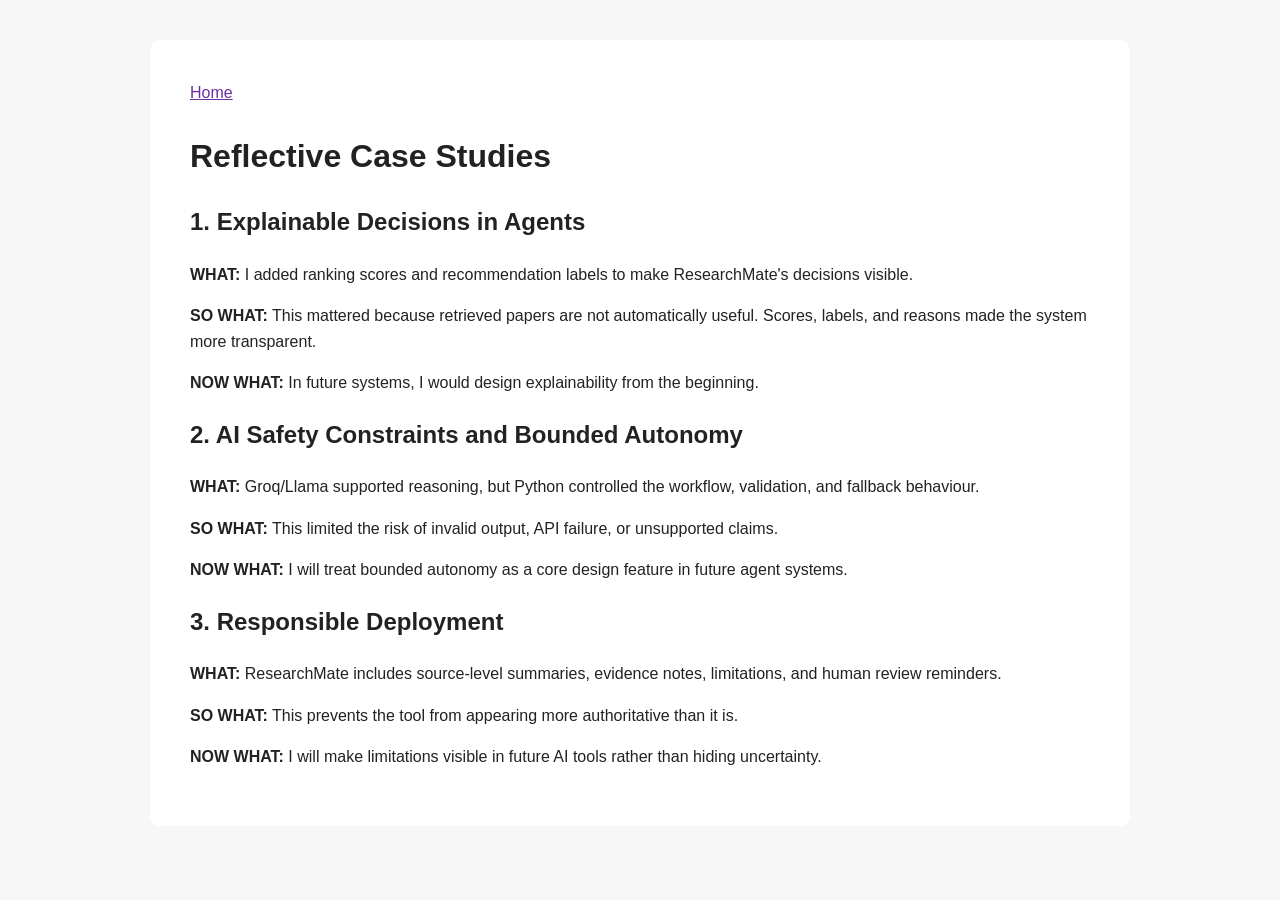
==== case-studies.html @ 06bb1117 "Create Intelligent Agents e-portfolio" ====
﻿<!DOCTYPE html>
<html lang="en">
<head>
  <meta charset="UTF-8">
  <title>Reflective Case Studies</title>
  <link rel="stylesheet" href="style.css">
</head>
<body>
<main>
<nav><a href="index.html">Home</a></nav>
<h1>Reflective Case Studies</h1>

<h2>1. Explainable Decisions in Agents</h2>
<p><strong>WHAT:</strong> I added ranking scores and recommendation labels to make ResearchMate's decisions visible.</p>
<p><strong>SO WHAT:</strong> This mattered because retrieved papers are not automatically useful. Scores, labels, and reasons made the system more transparent.</p>
<p><strong>NOW WHAT:</strong> In future systems, I would design explainability from the beginning.</p>

<h2>2. AI Safety Constraints and Bounded Autonomy</h2>
<p><strong>WHAT:</strong> Groq/Llama supported reasoning, but Python controlled the workflow, validation, and fallback behaviour.</p>
<p><strong>SO WHAT:</strong> This limited the risk of invalid output, API failure, or unsupported claims.</p>
<p><strong>NOW WHAT:</strong> I will treat bounded autonomy as a core design feature in future agent systems.</p>

<h2>3. Responsible Deployment</h2>
<p><strong>WHAT:</strong> ResearchMate includes source-level summaries, evidence notes, limitations, and human review reminders.</p>
<p><strong>SO WHAT:</strong> This prevents the tool from appearing more authoritative than it is.</p>
<p><strong>NOW WHAT:</strong> I will make limitations visible in future AI tools rather than hiding uncertainty.</p>
</main>
</body>
</html>
---- style.css ----
﻿body {
  font-family: Arial, sans-serif;
  line-height: 1.6;
  background: #f7f7f7;
  color: #222;
  margin: 0;
  padding: 0;
}

main {
  max-width: 900px;
  margin: 40px auto;
  background: white;
  padding: 40px;
  border-radius: 10px;
}

h1, h2, h3 {
  color: #222;
}

a {
  color: #6b2fa0;
}

nav {
  margin-bottom: 25px;
}

nav a {
  margin-right: 15px;
}

table {
  border-collapse: collapse;
  width: 100%;
  margin-top: 20px;
}

th, td {
  border: 1px solid #ccc;
  padding: 10px;
  vertical-align: top;
}

th {
  background: #eee;
}
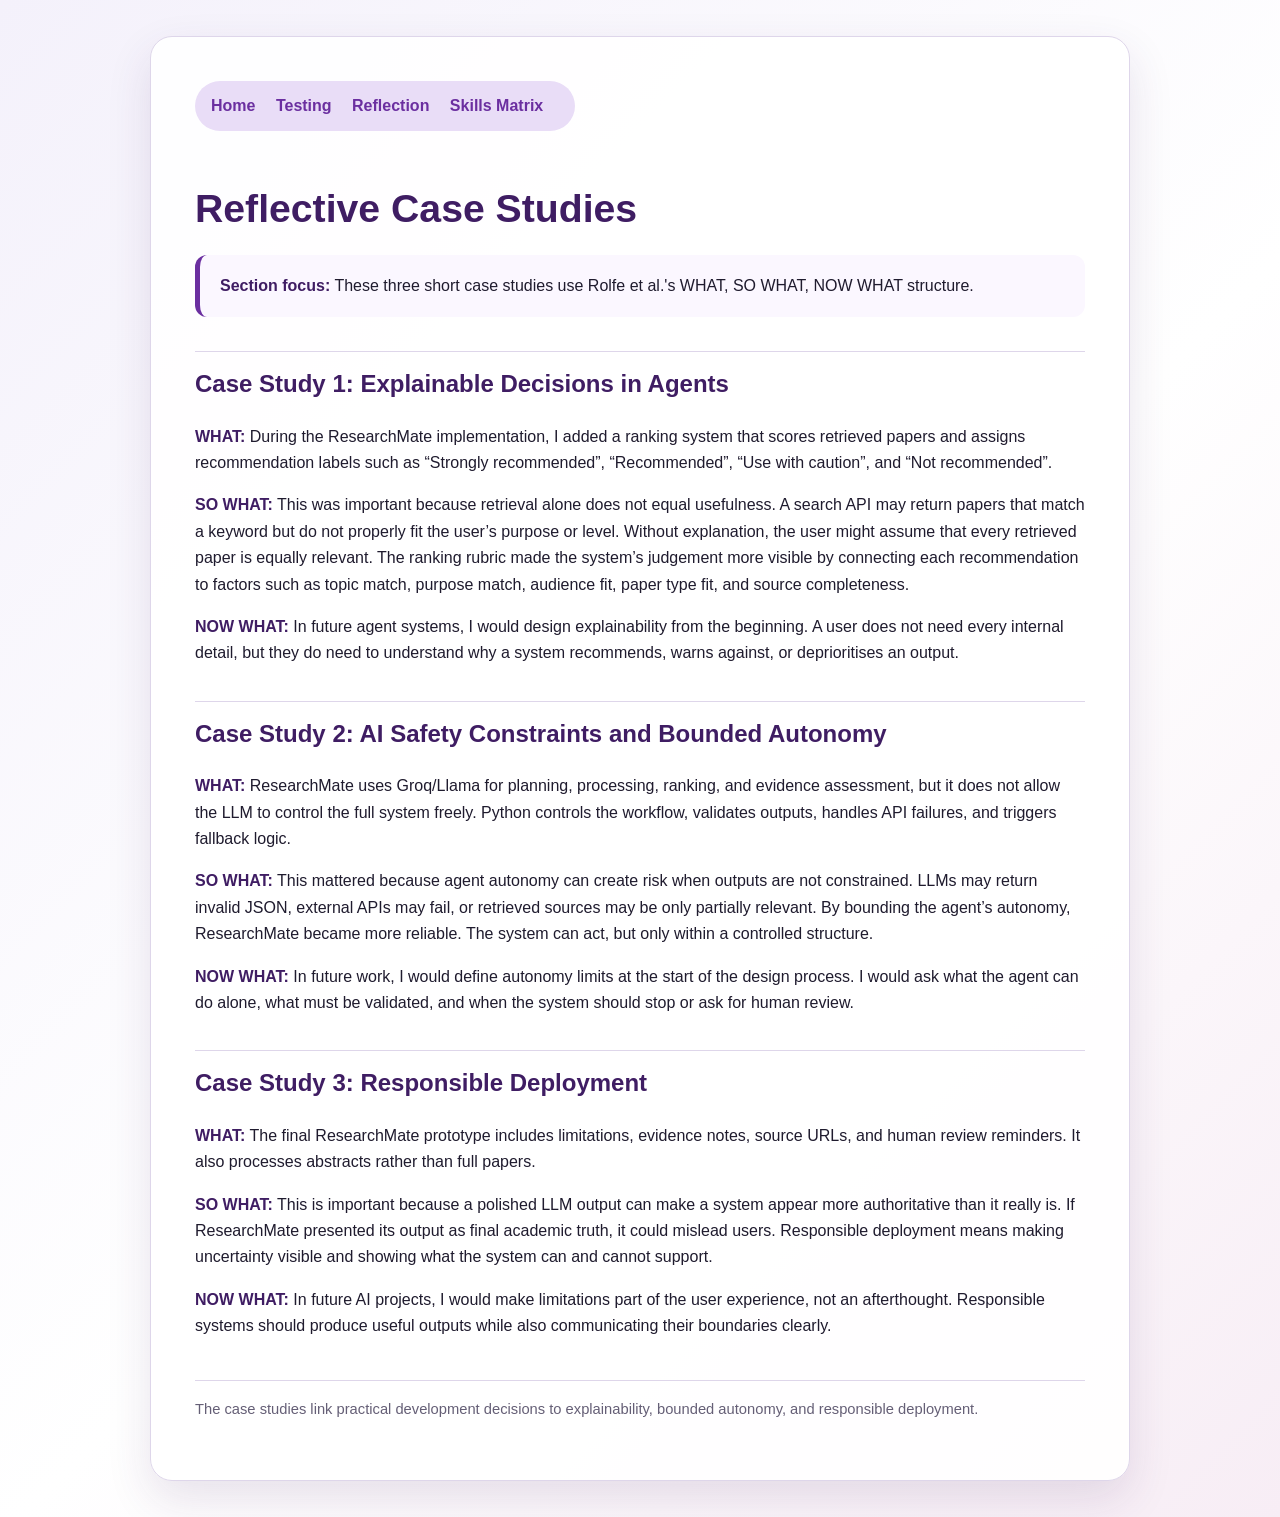
==== commit b64cf01c: "Add final e-portfolio content" ====
--- a/case-studies.html
+++ b/case-studies.html
@@ -2,28 +2,46 @@
 <html lang="en">
 <head>
   <meta charset="UTF-8">
-  <title>Reflective Case Studies</title>
+  <title>Reflective Case Studies | Intelligent Agents E-Portfolio</title>
   <link rel="stylesheet" href="style.css">
 </head>
 <body>
 <main>
-<nav><a href="index.html">Home</a></nav>
+<nav>
+  <a href="index.html">Home</a>
+  <a href="testing-remediation.html">Testing</a>
+  <a href="reflection.html">Reflection</a>
+  <a href="skills-matrix.html">Skills Matrix</a>
+</nav>
+
 <h1>Reflective Case Studies</h1>
 
-<h2>1. Explainable Decisions in Agents</h2>
-<p><strong>WHAT:</strong> I added ranking scores and recommendation labels to make ResearchMate's decisions visible.</p>
-<p><strong>SO WHAT:</strong> This mattered because retrieved papers are not automatically useful. Scores, labels, and reasons made the system more transparent.</p>
-<p><strong>NOW WHAT:</strong> In future systems, I would design explainability from the beginning.</p>
+<section class="callout">
+  <strong>Section focus:</strong> These three short case studies use Rolfe et al.'s WHAT, SO WHAT, NOW WHAT structure.
+</section>
 
-<h2>2. AI Safety Constraints and Bounded Autonomy</h2>
-<p><strong>WHAT:</strong> Groq/Llama supported reasoning, but Python controlled the workflow, validation, and fallback behaviour.</p>
-<p><strong>SO WHAT:</strong> This limited the risk of invalid output, API failure, or unsupported claims.</p>
-<p><strong>NOW WHAT:</strong> I will treat bounded autonomy as a core design feature in future agent systems.</p>
+<h2>Case Study 1: Explainable Decisions in Agents</h2>
+<p><strong>WHAT:</strong> During the ResearchMate implementation, I added a ranking system that scores retrieved papers and assigns recommendation labels such as “Strongly recommended”, “Recommended”, “Use with caution”, and “Not recommended”.</p>
 
-<h2>3. Responsible Deployment</h2>
-<p><strong>WHAT:</strong> ResearchMate includes source-level summaries, evidence notes, limitations, and human review reminders.</p>
-<p><strong>SO WHAT:</strong> This prevents the tool from appearing more authoritative than it is.</p>
-<p><strong>NOW WHAT:</strong> I will make limitations visible in future AI tools rather than hiding uncertainty.</p>
+<p><strong>SO WHAT:</strong> This was important because retrieval alone does not equal usefulness. A search API may return papers that match a keyword but do not properly fit the user’s purpose or level. Without explanation, the user might assume that every retrieved paper is equally relevant. The ranking rubric made the system’s judgement more visible by connecting each recommendation to factors such as topic match, purpose match, audience fit, paper type fit, and source completeness.</p>
+
+<p><strong>NOW WHAT:</strong> In future agent systems, I would design explainability from the beginning. A user does not need every internal detail, but they do need to understand why a system recommends, warns against, or deprioritises an output.</p>
+
+<h2>Case Study 2: AI Safety Constraints and Bounded Autonomy</h2>
+<p><strong>WHAT:</strong> ResearchMate uses Groq/Llama for planning, processing, ranking, and evidence assessment, but it does not allow the LLM to control the full system freely. Python controls the workflow, validates outputs, handles API failures, and triggers fallback logic.</p>
+
+<p><strong>SO WHAT:</strong> This mattered because agent autonomy can create risk when outputs are not constrained. LLMs may return invalid JSON, external APIs may fail, or retrieved sources may be only partially relevant. By bounding the agent’s autonomy, ResearchMate became more reliable. The system can act, but only within a controlled structure.</p>
+
+<p><strong>NOW WHAT:</strong> In future work, I would define autonomy limits at the start of the design process. I would ask what the agent can do alone, what must be validated, and when the system should stop or ask for human review.</p>
+
+<h2>Case Study 3: Responsible Deployment</h2>
+<p><strong>WHAT:</strong> The final ResearchMate prototype includes limitations, evidence notes, source URLs, and human review reminders. It also processes abstracts rather than full papers.</p>
+
+<p><strong>SO WHAT:</strong> This is important because a polished LLM output can make a system appear more authoritative than it really is. If ResearchMate presented its output as final academic truth, it could mislead users. Responsible deployment means making uncertainty visible and showing what the system can and cannot support.</p>
+
+<p><strong>NOW WHAT:</strong> In future AI projects, I would make limitations part of the user experience, not an afterthought. Responsible systems should produce useful outputs while also communicating their boundaries clearly.</p>
+
+<p class="footer-note">The case studies link practical development decisions to explainability, bounded autonomy, and responsible deployment.</p>
 </main>
 </body>
 </html>
--- a/style.css
+++ b/style.css
@@ -1,48 +1,203 @@
-﻿body {
-  font-family: Arial, sans-serif;
-  line-height: 1.6;
-  background: #f7f7f7;
-  color: #222;
+﻿:root {
+  --bg: #f4f1fb;
+  --card: #ffffff;
+  --text: #1f1b2e;
+  --muted: #655f76;
+  --purple: #6b2fa0;
+  --purple-dark: #3f1d63;
+  --lavender: #e9ddf7;
+  --border: #ded6ea;
+  --accent: #b85c9e;
+}
+
+* {
+  box-sizing: border-box;
+}
+
+body {
+  font-family: Arial, Helvetica, sans-serif;
+  line-height: 1.65;
+  background: linear-gradient(135deg, #f4f1fb 0%, #ffffff 55%, #f7edf5 100%);
+  color: var(--text);
   margin: 0;
   padding: 0;
 }
 
 main {
-  max-width: 900px;
-  margin: 40px auto;
-  background: white;
-  padding: 40px;
-  border-radius: 10px;
-}
-
-h1, h2, h3 {
-  color: #222;
+  max-width: 980px;
+  margin: 36px auto;
+  background: rgba(255, 255, 255, 0.94);
+  padding: 44px;
+  border-radius: 22px;
+  box-shadow: 0 18px 45px rgba(63, 29, 99, 0.12);
+  border: 1px solid var(--border);
+}
+
+h1 {
+  font-size: 2.45rem;
+  line-height: 1.15;
+  color: var(--purple-dark);
+  margin-bottom: 10px;
+}
+
+h2 {
+  color: var(--purple-dark);
+  margin-top: 34px;
+  padding-top: 12px;
+  border-top: 1px solid var(--border);
+}
+
+h3 {
+  color: var(--purple);
+}
+
+p {
+  color: var(--text);
+}
+
+strong {
+  color: var(--purple-dark);
 }
 
 a {
-  color: #6b2fa0;
+  color: var(--purple);
+  font-weight: 600;
+  text-decoration: none;
+}
+
+a:hover {
+  text-decoration: underline;
 }
 
 nav {
-  margin-bottom: 25px;
+  margin-bottom: 28px;
+  background: var(--lavender);
+  padding: 12px 16px;
+  border-radius: 999px;
+  display: inline-block;
 }
 
 nav a {
-  margin-right: 15px;
+  margin-right: 16px;
+}
+
+ul {
+  padding-left: 22px;
+}
+
+li {
+  margin-bottom: 8px;
 }
 
 table {
   border-collapse: collapse;
   width: 100%;
   margin-top: 20px;
+  background: white;
+  border-radius: 12px;
+  overflow: hidden;
 }
 
 th, td {
-  border: 1px solid #ccc;
-  padding: 10px;
+  border: 1px solid var(--border);
+  padding: 12px;
   vertical-align: top;
 }
 
 th {
-  background: #eee;
-}
+  background: var(--lavender);
+  color: var(--purple-dark);
+}
+
+.hero {
+  background: linear-gradient(135deg, var(--purple-dark), var(--purple));
+  color: white;
+  padding: 36px;
+  border-radius: 20px;
+  margin-bottom: 30px;
+}
+
+.hero h1,
+.hero p,
+.hero strong {
+  color: white;
+}
+
+.hero p {
+  max-width: 780px;
+}
+
+.badge-row {
+  display: flex;
+  flex-wrap: wrap;
+  gap: 10px;
+  margin-top: 18px;
+}
+
+.badge {
+  background: rgba(255, 255, 255, 0.18);
+  color: white;
+  padding: 8px 12px;
+  border-radius: 999px;
+  font-size: 0.92rem;
+  border: 1px solid rgba(255, 255, 255, 0.25);
+}
+
+.card-grid {
+  display: grid;
+  grid-template-columns: repeat(auto-fit, minmax(235px, 1fr));
+  gap: 18px;
+  margin-top: 22px;
+}
+
+.card {
+  background: white;
+  border: 1px solid var(--border);
+  border-radius: 18px;
+  padding: 20px;
+  box-shadow: 0 8px 22px rgba(63, 29, 99, 0.08);
+}
+
+.card h3 {
+  margin-top: 0;
+}
+
+.callout {
+  background: #fbf7ff;
+  border-left: 5px solid var(--purple);
+  padding: 18px 20px;
+  border-radius: 12px;
+  margin: 24px 0;
+}
+
+.footer-note {
+  margin-top: 40px;
+  color: var(--muted);
+  font-size: 0.92rem;
+  border-top: 1px solid var(--border);
+  padding-top: 16px;
+}
+
+@media (max-width: 700px) {
+  main {
+    margin: 16px;
+    padding: 24px;
+  }
+
+  h1 {
+    font-size: 2rem;
+  }
+
+  .hero {
+    padding: 24px;
+  }
+
+  nav {
+    border-radius: 16px;
+  }
+
+  nav a {
+    display: block;
+    margin: 6px 0;
+  }
+}
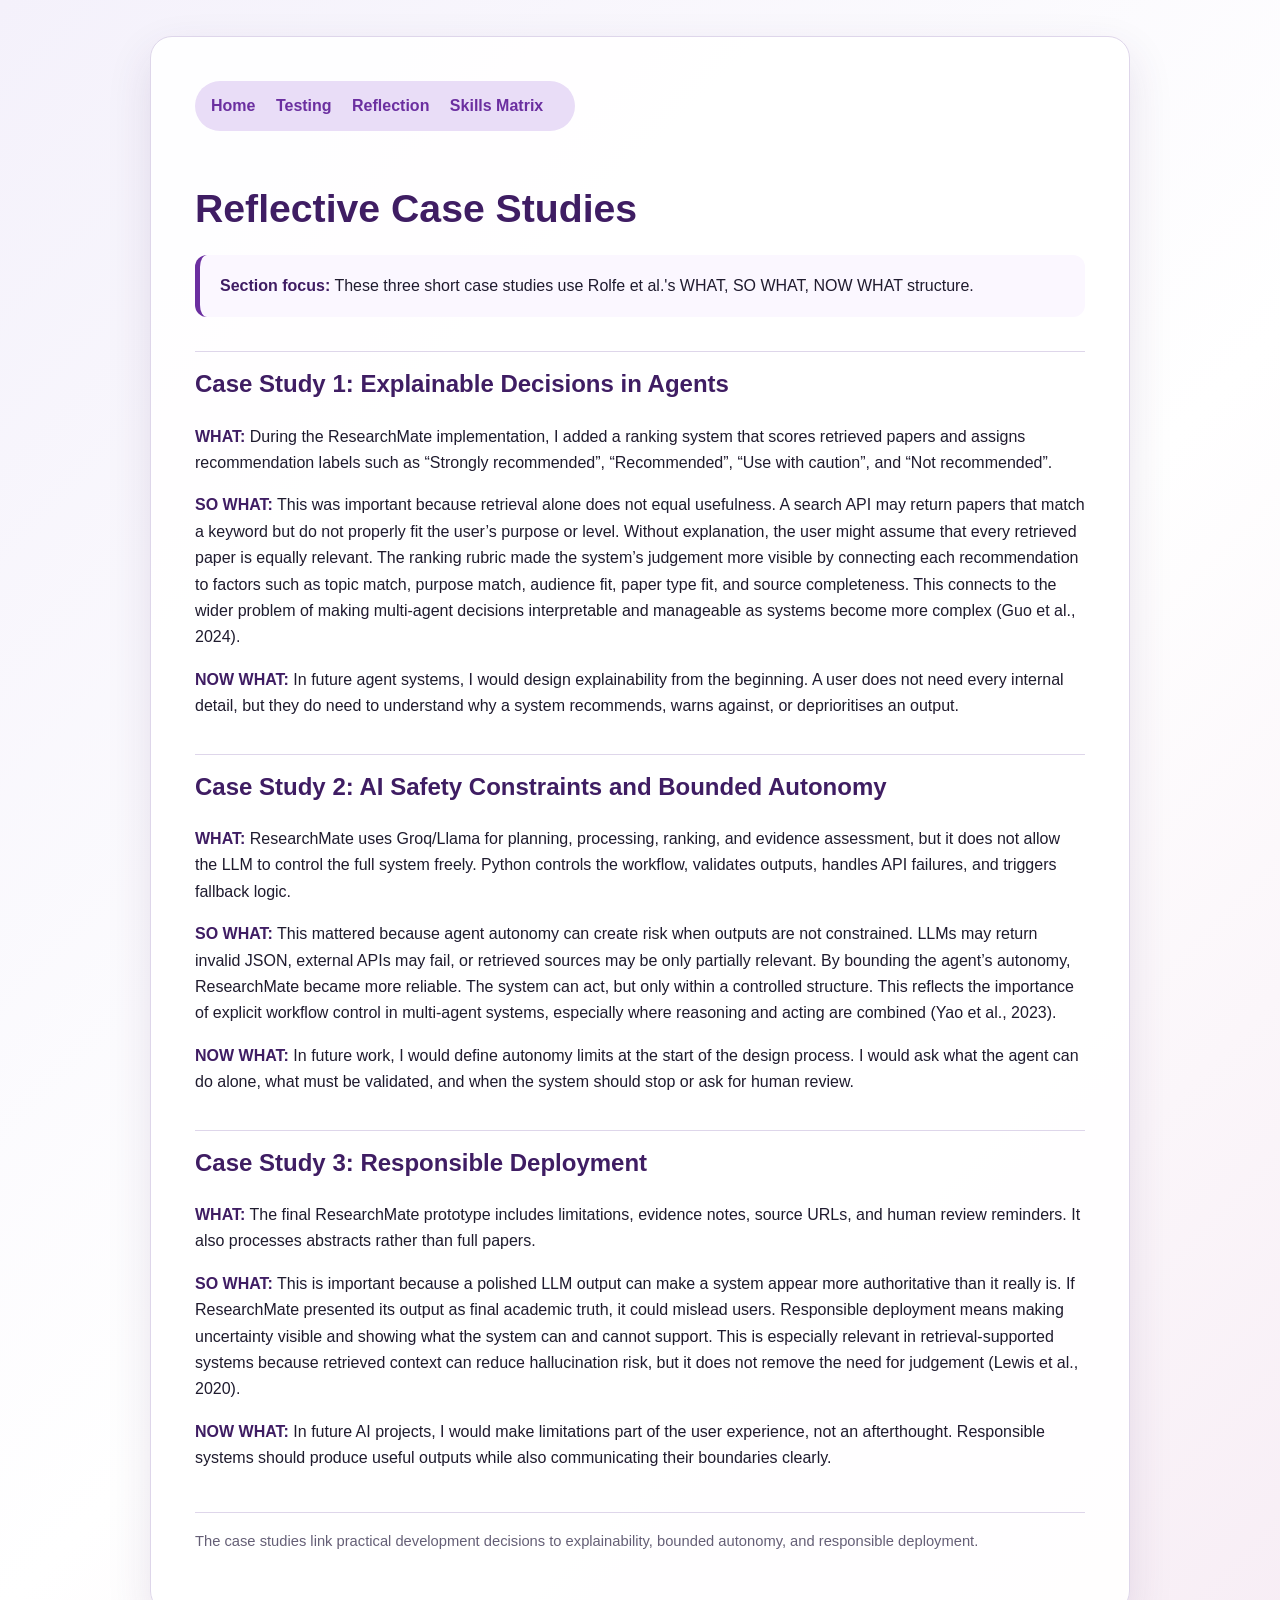
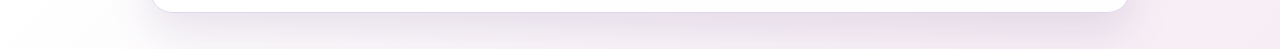
==== commit 8d8bd56f: "Add in-text citations and group report references" ====
--- a/case-studies.html
+++ b/case-studies.html
@@ -23,21 +23,21 @@
 <h2>Case Study 1: Explainable Decisions in Agents</h2>
 <p><strong>WHAT:</strong> During the ResearchMate implementation, I added a ranking system that scores retrieved papers and assigns recommendation labels such as “Strongly recommended”, “Recommended”, “Use with caution”, and “Not recommended”.</p>
 
-<p><strong>SO WHAT:</strong> This was important because retrieval alone does not equal usefulness. A search API may return papers that match a keyword but do not properly fit the user’s purpose or level. Without explanation, the user might assume that every retrieved paper is equally relevant. The ranking rubric made the system’s judgement more visible by connecting each recommendation to factors such as topic match, purpose match, audience fit, paper type fit, and source completeness.</p>
+<p><strong>SO WHAT:</strong> This was important because retrieval alone does not equal usefulness. A search API may return papers that match a keyword but do not properly fit the user’s purpose or level. Without explanation, the user might assume that every retrieved paper is equally relevant. The ranking rubric made the system’s judgement more visible by connecting each recommendation to factors such as topic match, purpose match, audience fit, paper type fit, and source completeness. This connects to the wider problem of making multi-agent decisions interpretable and manageable as systems become more complex (Guo et al., 2024).</p>
 
 <p><strong>NOW WHAT:</strong> In future agent systems, I would design explainability from the beginning. A user does not need every internal detail, but they do need to understand why a system recommends, warns against, or deprioritises an output.</p>
 
 <h2>Case Study 2: AI Safety Constraints and Bounded Autonomy</h2>
 <p><strong>WHAT:</strong> ResearchMate uses Groq/Llama for planning, processing, ranking, and evidence assessment, but it does not allow the LLM to control the full system freely. Python controls the workflow, validates outputs, handles API failures, and triggers fallback logic.</p>
 
-<p><strong>SO WHAT:</strong> This mattered because agent autonomy can create risk when outputs are not constrained. LLMs may return invalid JSON, external APIs may fail, or retrieved sources may be only partially relevant. By bounding the agent’s autonomy, ResearchMate became more reliable. The system can act, but only within a controlled structure.</p>
+<p><strong>SO WHAT:</strong> This mattered because agent autonomy can create risk when outputs are not constrained. LLMs may return invalid JSON, external APIs may fail, or retrieved sources may be only partially relevant. By bounding the agent’s autonomy, ResearchMate became more reliable. The system can act, but only within a controlled structure. This reflects the importance of explicit workflow control in multi-agent systems, especially where reasoning and acting are combined (Yao et al., 2023).</p>
 
 <p><strong>NOW WHAT:</strong> In future work, I would define autonomy limits at the start of the design process. I would ask what the agent can do alone, what must be validated, and when the system should stop or ask for human review.</p>
 
 <h2>Case Study 3: Responsible Deployment</h2>
 <p><strong>WHAT:</strong> The final ResearchMate prototype includes limitations, evidence notes, source URLs, and human review reminders. It also processes abstracts rather than full papers.</p>
 
-<p><strong>SO WHAT:</strong> This is important because a polished LLM output can make a system appear more authoritative than it really is. If ResearchMate presented its output as final academic truth, it could mislead users. Responsible deployment means making uncertainty visible and showing what the system can and cannot support.</p>
+<p><strong>SO WHAT:</strong> This is important because a polished LLM output can make a system appear more authoritative than it really is. If ResearchMate presented its output as final academic truth, it could mislead users. Responsible deployment means making uncertainty visible and showing what the system can and cannot support. This is especially relevant in retrieval-supported systems because retrieved context can reduce hallucination risk, but it does not remove the need for judgement (Lewis et al., 2020).</p>
 
 <p><strong>NOW WHAT:</strong> In future AI projects, I would make limitations part of the user experience, not an afterthought. Responsible systems should produce useful outputs while also communicating their boundaries clearly.</p>
 
